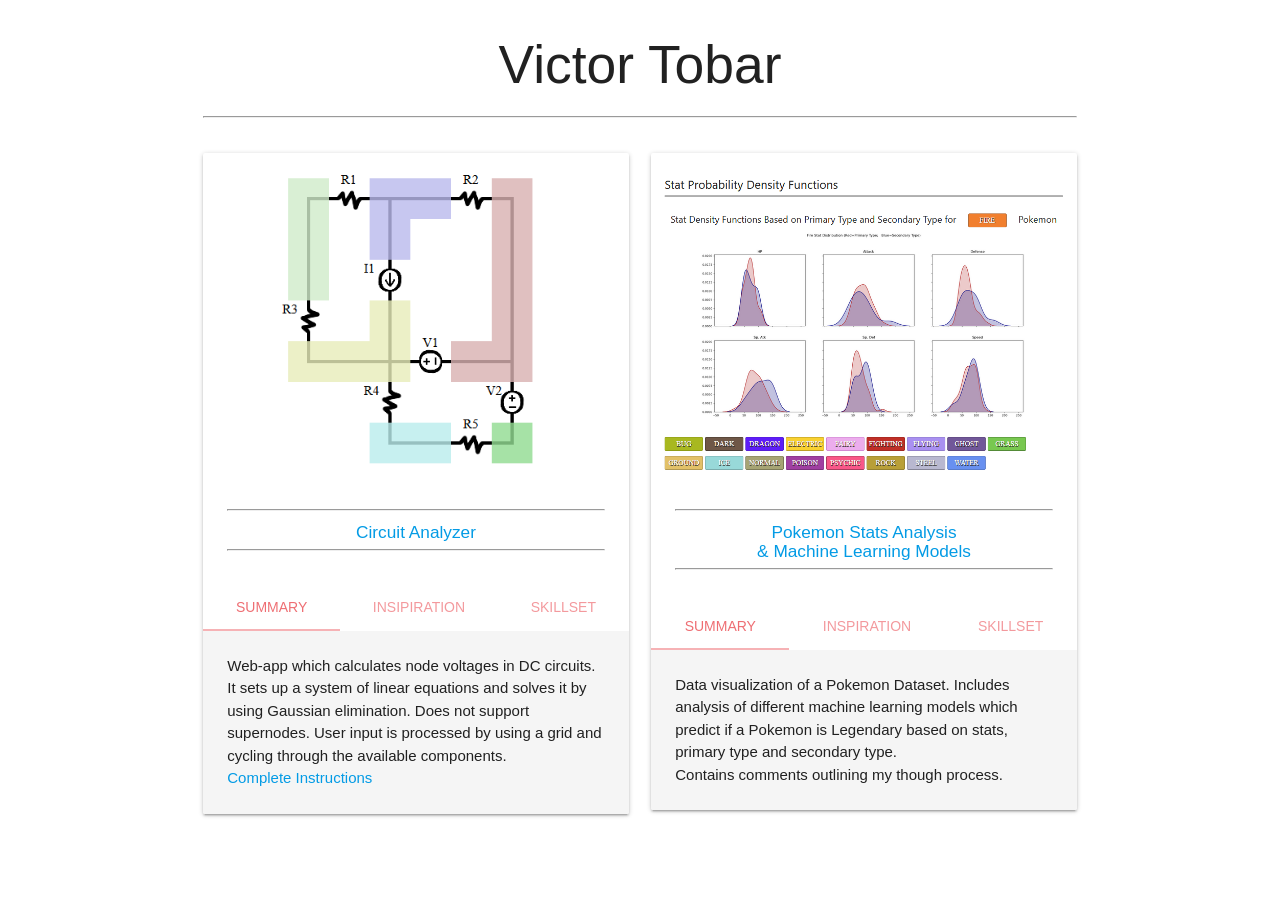
==== index.html @ 629f281e "2" ====
<!DOCTYPE html>
<html lang="en">
<head>
    <meta charset="UTF-8">
    <meta name="viewport" content="width=device-width, initial-scale=1.0">
    <title>Victor Tobar</title>
    <!-- Compiled and minified CSS -->
    <link rel="stylesheet" href="https://cdnjs.cloudflare.com/ajax/libs/materialize/1.0.0/css/materialize.min.css">
    <link rel="stylesheet" href="style.css">


</head>
<body>

    <div class="container">
        <div class="row">
            <div class="col s12">
                <h2 class="center">Victor Tobar</h2>
                <hr>
            </div>
        </div>
        <div class="row">
<div class="col s6">
      <div class="card">
        <div class="card-image center-align">
          <img class="img center-align" src="img/visual_circuit.PNG">
        </div>
        <div class="card-content">
          <hr>
          <h6 class="center"><a href="#">Circuit Analyzer</a></h6>
          <hr>

          <p></p>
        </div>
        <div class="card-tabs">
          <ul class="tabs tabs-fixed-width">
            <li class="tab"><a class="active" href="#ca1">Summary</a></li>
            <li class="tab"><a href="#ca2">Insipiration</a></li>
            <li class="tab"><a href="#ca3">Skillset</a></li>
          </ul>
        </div>
        <div class="card-content grey lighten-4">
          <div id="ca1">Web-app which calculates node voltages in DC circuits. It sets up a system of linear equations and solves it by using Gaussian elimination. Does not support supernodes. User input is processed by using a grid and cycling through the available components. <br>
          <a href="#modal1" class="modal-trigger">Complete Instructions</a></div>
          <div id="ca2">I took a class on circuits and realized that the practice problems were very procedural. I wanted to practice JavaScript so I decided to code a webapp capable of correcting my homework.</div>
          <div id="ca3">
            <ul>
              <li>- JavaScript</li>
              <li>- CSS</li>
            </ul>
          </div>
        </div>
        </div>
      </div>

      <div class="col s6">
        <div class="card">
          <div class="card-image center-align">
            <img class="img center-align" src="img/pokemon.PNG" style="padding-top: 1.5rem;">
          </div>
          <div class="card-content">
            <hr>
            <h6 class="center"><a href="#">Pokemon Stats Analysis<br>& Machine Learning Models</a></h6>
            <hr>
            <p></p>
          </div>
          <div class="card-tabs">
            <ul class="tabs tabs-fixed-width">
              <li class="tab"><a class="active" href="#p1">Summary</a></li>
              <li class="tab"><a href="#p2">Inspiration</a></li>
              <li class="tab"><a href="#p3">Skillset</a></li>
            </ul>
          </div>
          <div class="card-content grey lighten-4">
            <div id="p1">Data visualization of a Pokemon Dataset. Includes analysis of different machine learning models which predict if a Pokemon is Legendary based on stats, primary type and secondary type.<br> Contains comments outlining my though process.</div>
            <div id="p2">I wanted to try some data visualization with seaborn. Also, I read a textbook on machine learning with sklearn and wanted to try out what I learned.</div>
            <div id="p3">
             
              <ul>
                <li><u>Python Libraries</u></li>
                <li>- Seaborn</li>
                <li>- Sklearn</li>
              </ul>
            </div>
          </div>
          </div>
        </div>

    </div>



    <div id="modal1" class="modal">
      <div class="modal-content">
        <h6>Circuit Analyzer Instructions</h6>
            1. Wires are represented by dots, Resistors by R, Current Sources by I, Voltage Sources by V, and Ground by G.<br>
            2. Click on the tiles of the grid to cycle through the available components. Right-click to clear.<br>
            3. Every component other than wires must have exactly two connections, and they cannot be in corners.<br>
            4. There must be exactly one Ground node, and it must be adjacent to <u>all</u> Voltage Sources. (No supernodes)<br>
            5. After generating the circuit, give a numerical value to every input field generated.<br>
            6. The direction of Current/Voltage Sources are predetermined. Enter a negative value if you want to inverse the direction.<br><br>
            <u>Examples</u>
            <div>Valid<br>
              <img class="circuit-examples" src="img/valid.PNG" alt="">
            </div>
            <hr>
            <div class="invalid-examples">
              Invalid (Voltage Source in corner)<br>
              <img class="circuit-examples" src="img/invalid1.PNG" alt=""><br>
              <hr>
              Invalid (Ground is not adjacent to all voltage sources)<br>
              <img class="circuit-examples" src="img/invalid2.PNG" alt="">
            </div>
          </p>
      </div>
    </div>

    
        </div>
    </div>


    <!-- Compiled and minified JavaScript -->
    <script src="https://cdnjs.cloudflare.com/ajax/libs/materialize/1.0.0/js/materialize.min.js"></script>
    <script src="app.js"></script>
</body>
</html>
---- style.css ----
.img{
    max-height: 325px;
    width: auto !important;
}
.card-image{
    display: flex;
    justify-content: center;
}
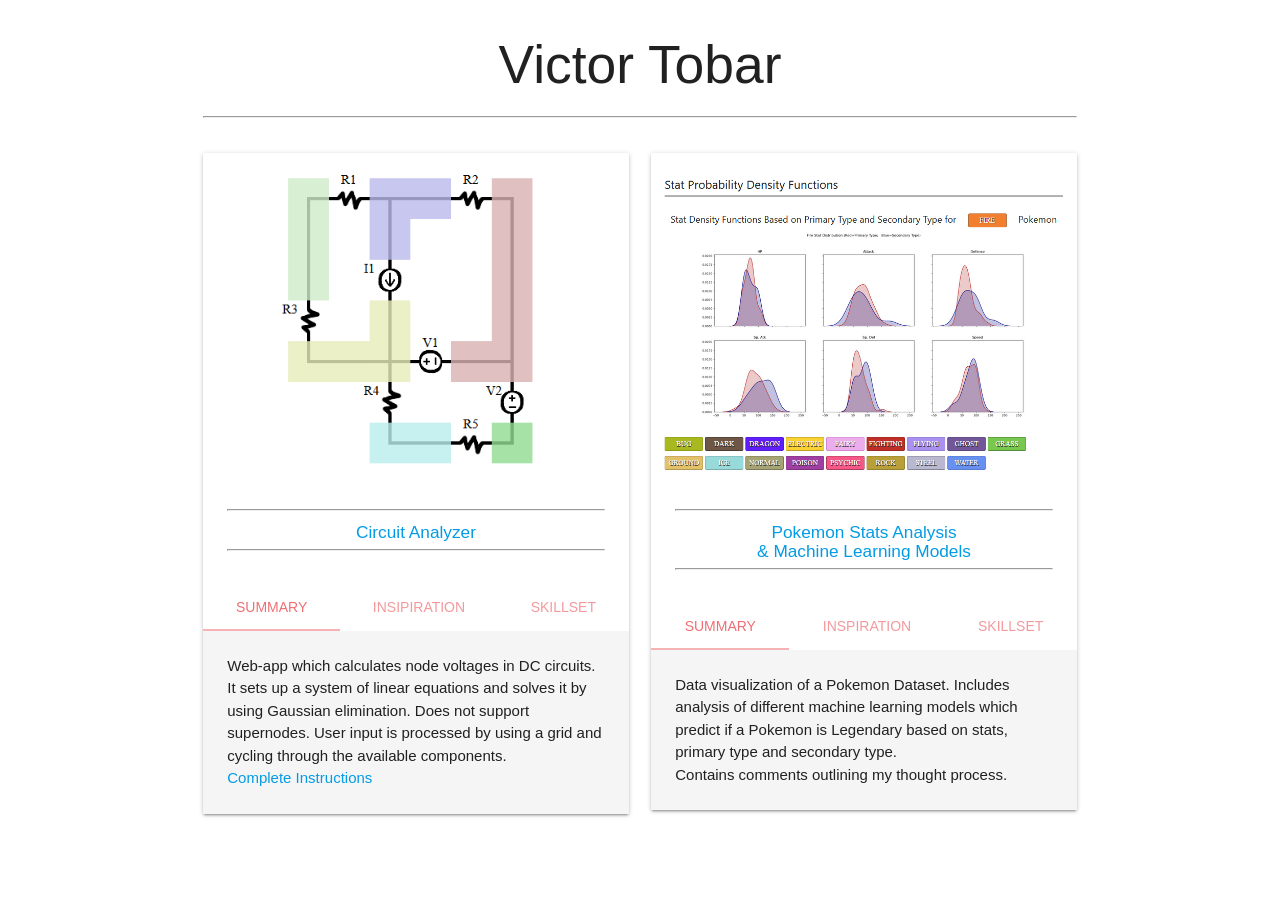
==== commit feb6e712: "Update index.html" ====
--- a/index.html
+++ b/index.html
@@ -27,7 +27,7 @@
         </div>
         <div class="card-content">
           <hr>
-          <h6 class="center"><a href="#">Circuit Analyzer</a></h6>
+          <h6 class="center"><a href="/Circuit-Analyzer">Circuit Analyzer</a></h6>
           <hr>
 
           <p></p>
@@ -60,7 +60,7 @@
           </div>
           <div class="card-content">
             <hr>
-            <h6 class="center"><a href="#">Pokemon Stats Analysis<br>& Machine Learning Models</a></h6>
+            <h6 class="center"><a href="/pokemon_viz">Pokemon Stats Analysis<br>& Machine Learning Models</a></h6>
             <hr>
             <p></p>
           </div>
@@ -72,7 +72,7 @@
             </ul>
           </div>
           <div class="card-content grey lighten-4">
-            <div id="p1">Data visualization of a Pokemon Dataset. Includes analysis of different machine learning models which predict if a Pokemon is Legendary based on stats, primary type and secondary type.<br> Contains comments outlining my though process.</div>
+            <div id="p1">Data visualization of a Pokemon Dataset. Includes analysis of different machine learning models which predict if a Pokemon is Legendary based on stats, primary type and secondary type.<br> Contains comments outlining my thought process.</div>
             <div id="p2">I wanted to try some data visualization with seaborn. Also, I read a textbook on machine learning with sklearn and wanted to try out what I learned.</div>
             <div id="p3">
              
@@ -124,4 +124,4 @@
     <script src="https://cdnjs.cloudflare.com/ajax/libs/materialize/1.0.0/js/materialize.min.js"></script>
     <script src="app.js"></script>
 </body>
-</html>+</html>
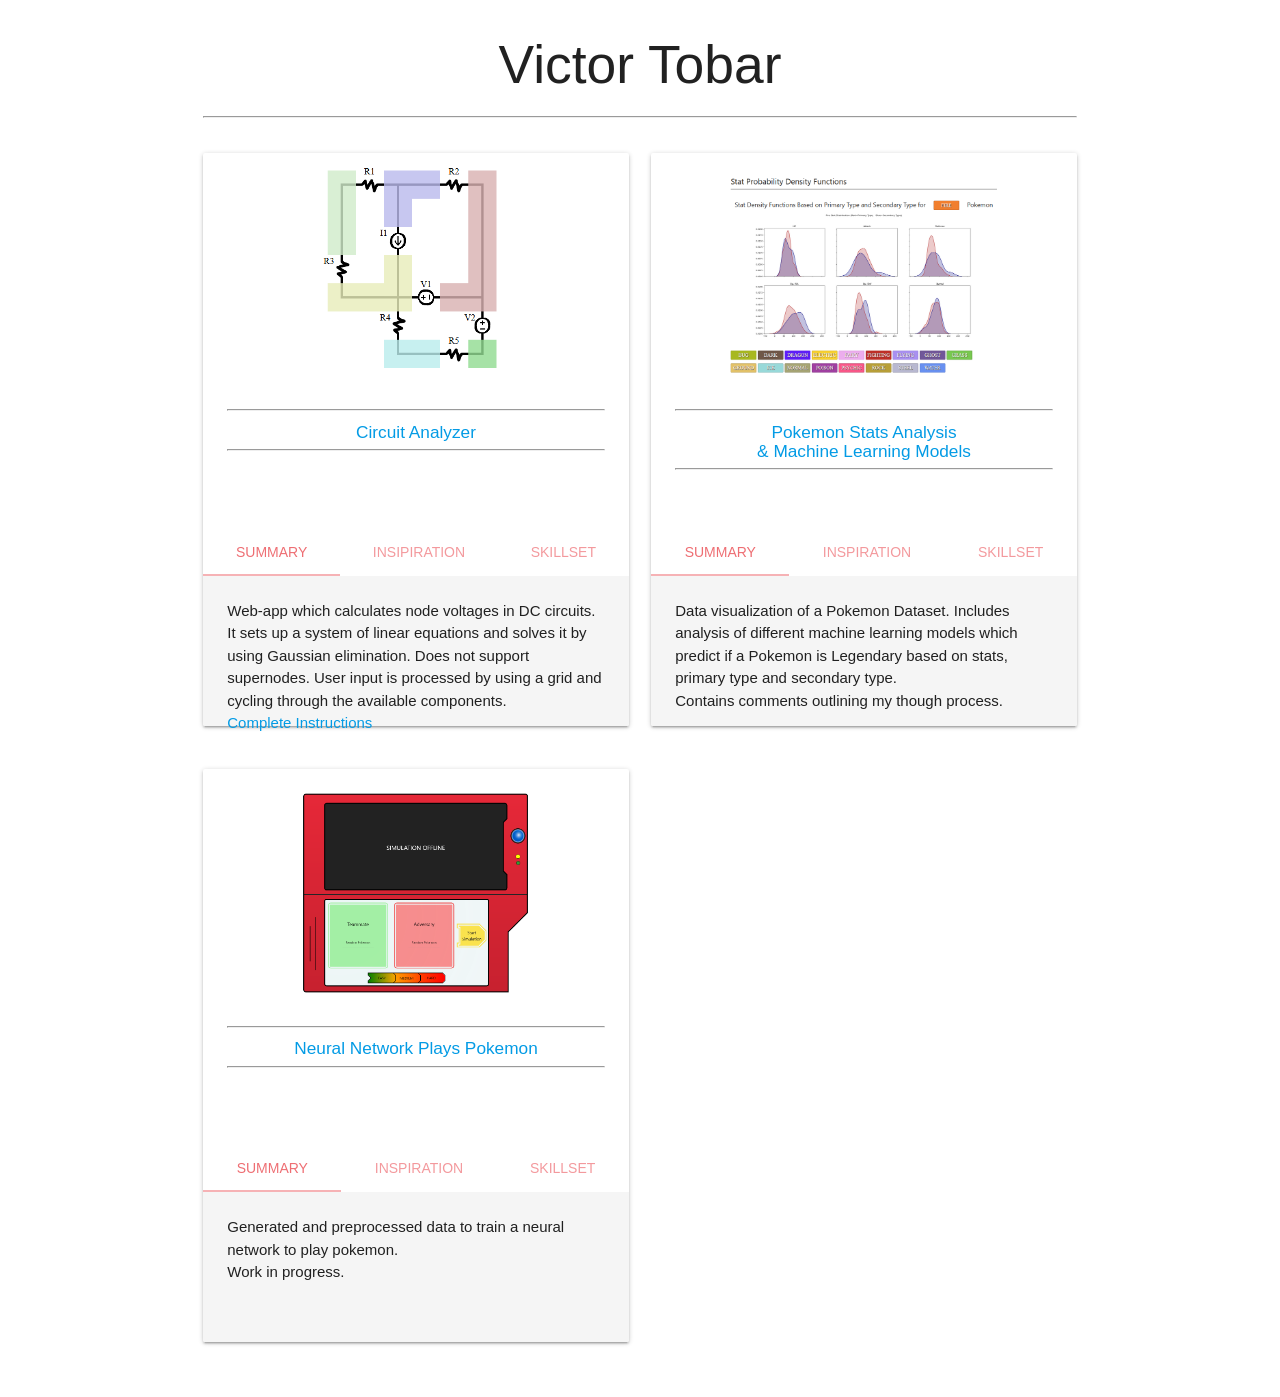
==== commit 45ba7722: "added neural network" ====
--- a/index.html
+++ b/index.html
@@ -20,7 +20,7 @@
             </div>
         </div>
         <div class="row">
-<div class="col s6">
+<div class="col s12 m6">
       <div class="card">
         <div class="card-image center-align">
           <img class="img center-align" src="img/visual_circuit.PNG">
@@ -44,23 +44,26 @@
           <a href="#modal1" class="modal-trigger">Complete Instructions</a></div>
           <div id="ca2">I took a class on circuits and realized that the practice problems were very procedural. I wanted to practice JavaScript so I decided to code a webapp capable of correcting my homework.</div>
           <div id="ca3">
-            <ul>
-              <li>- JavaScript</li>
-              <li>- CSS</li>
-            </ul>
+            <div class="skillset-container">
+              <ul>
+                <li><u>Front-End</u></li>
+                <li>- JavaScript</li>
+                <li>- CSS</li>
+              </ul>
+            </div>
           </div>
         </div>
         </div>
       </div>
 
-      <div class="col s6">
+      <div class="col s12 m6">
         <div class="card">
           <div class="card-image center-align">
             <img class="img center-align" src="img/pokemon.PNG" style="padding-top: 1.5rem;">
           </div>
           <div class="card-content">
             <hr>
-            <h6 class="center"><a href="/pokemon_viz">Pokemon Stats Analysis<br>& Machine Learning Models</a></h6>
+            <h6 class="center"><a href="#">Pokemon Stats Analysis<br>& Machine Learning Models</a></h6>
             <hr>
             <p></p>
           </div>
@@ -72,18 +75,68 @@
             </ul>
           </div>
           <div class="card-content grey lighten-4">
-            <div id="p1">Data visualization of a Pokemon Dataset. Includes analysis of different machine learning models which predict if a Pokemon is Legendary based on stats, primary type and secondary type.<br> Contains comments outlining my thought process.</div>
+            <div id="p1">Data visualization of a Pokemon Dataset. Includes analysis of different machine learning models which predict if a Pokemon is Legendary based on stats, primary type and secondary type.<br> Contains comments outlining my though process.</div>
             <div id="p2">I wanted to try some data visualization with seaborn. Also, I read a textbook on machine learning with sklearn and wanted to try out what I learned.</div>
             <div id="p3">
-             
-              <ul>
-                <li><u>Python Libraries</u></li>
-                <li>- Seaborn</li>
-                <li>- Sklearn</li>
-              </ul>
+              <div class="skillset-container">
+                <ul>
+                  <li><u>Front-End</u></li>
+                  <li>- Materialize</li>
+                </ul>
+                <ul>
+                  <li><u>Back-End (Python)</u></li>
+                  <li>- Pandas</li>
+                  <li>- Seaborn</li>
+                  <li>- Sklearn</li>
+                </ul>
+              </div>
             </div>
           </div>
           </div>
+        </div>
+        <div class="row">
+          <div class="col s12"></div>
+        </div>
+        <div class="row">
+          <div class="col s12 m6">
+            <div class="card">
+              <div class="card-image center-align">
+                <img class="img center-align" src="img/neural_network_img.PNG" style="padding-top: 1.5rem;">
+              </div>
+              <div class="card-content">
+                <hr>
+                <h6 class="center"><a href="http://mkb1.pythonanywhere.com/">Neural Network Plays Pokemon</a></h6>
+                <hr>
+                <p></p>
+              </div>
+              <div class="card-tabs">
+                <ul class="tabs tabs-fixed-width">
+                  <li class="tab"><a class="active" href="#n1">Summary</a></li>
+                  <li class="tab"><a href="#n2">Inspiration</a></li>
+                  <li class="tab"><a href="#n3">Skillset</a></li>
+                </ul>
+              </div>
+              <div class="card-content grey lighten-4">
+                <div id="n1">Generated and preprocessed data to train a neural network to play pokemon.<br>Work in progress.</div>
+                <div id="n2">I wanted to see if I knew enough about machine learning to do something a little more complex.</div>
+                <div id="n3">
+                  <div class="skillset-container">
+                    <ul>
+                      <li><u>Front-End</u></li>
+                      <li>- JavaScript</li>
+                      <li>- Jinja2</li>
+                    </ul>
+                    <ul>
+                      <li><u>Back-End (Python)</u></li>
+                      <li>- Flask</li>
+                      <li>- Pandas</li>
+                      <li>- Sklearn</li>
+                    </ul>
+                  </div> 
+                </div>
+              </div>
+              </div>
+            </div>
         </div>
 
     </div>
@@ -124,4 +177,4 @@
     <script src="https://cdnjs.cloudflare.com/ajax/libs/materialize/1.0.0/js/materialize.min.js"></script>
     <script src="app.js"></script>
 </body>
-</html>
+</html>
--- a/style.css
+++ b/style.css
@@ -1,8 +1,23 @@
 .img{
-    max-height: 325px;
+    height: 225px;
     width: auto !important;
 }
 .card-image{
     display: flex;
     justify-content: center;
+    overflow: hidden !important;
+    height: 225px;
+}
+
+.skillset-container{
+    display: flex;
+    justify-content: space-evenly;
+}
+.skillset-container > ul{
+    margin-top: 0;
+}
+
+/* Materialize */
+.card-content{
+    height: 150px;
 }
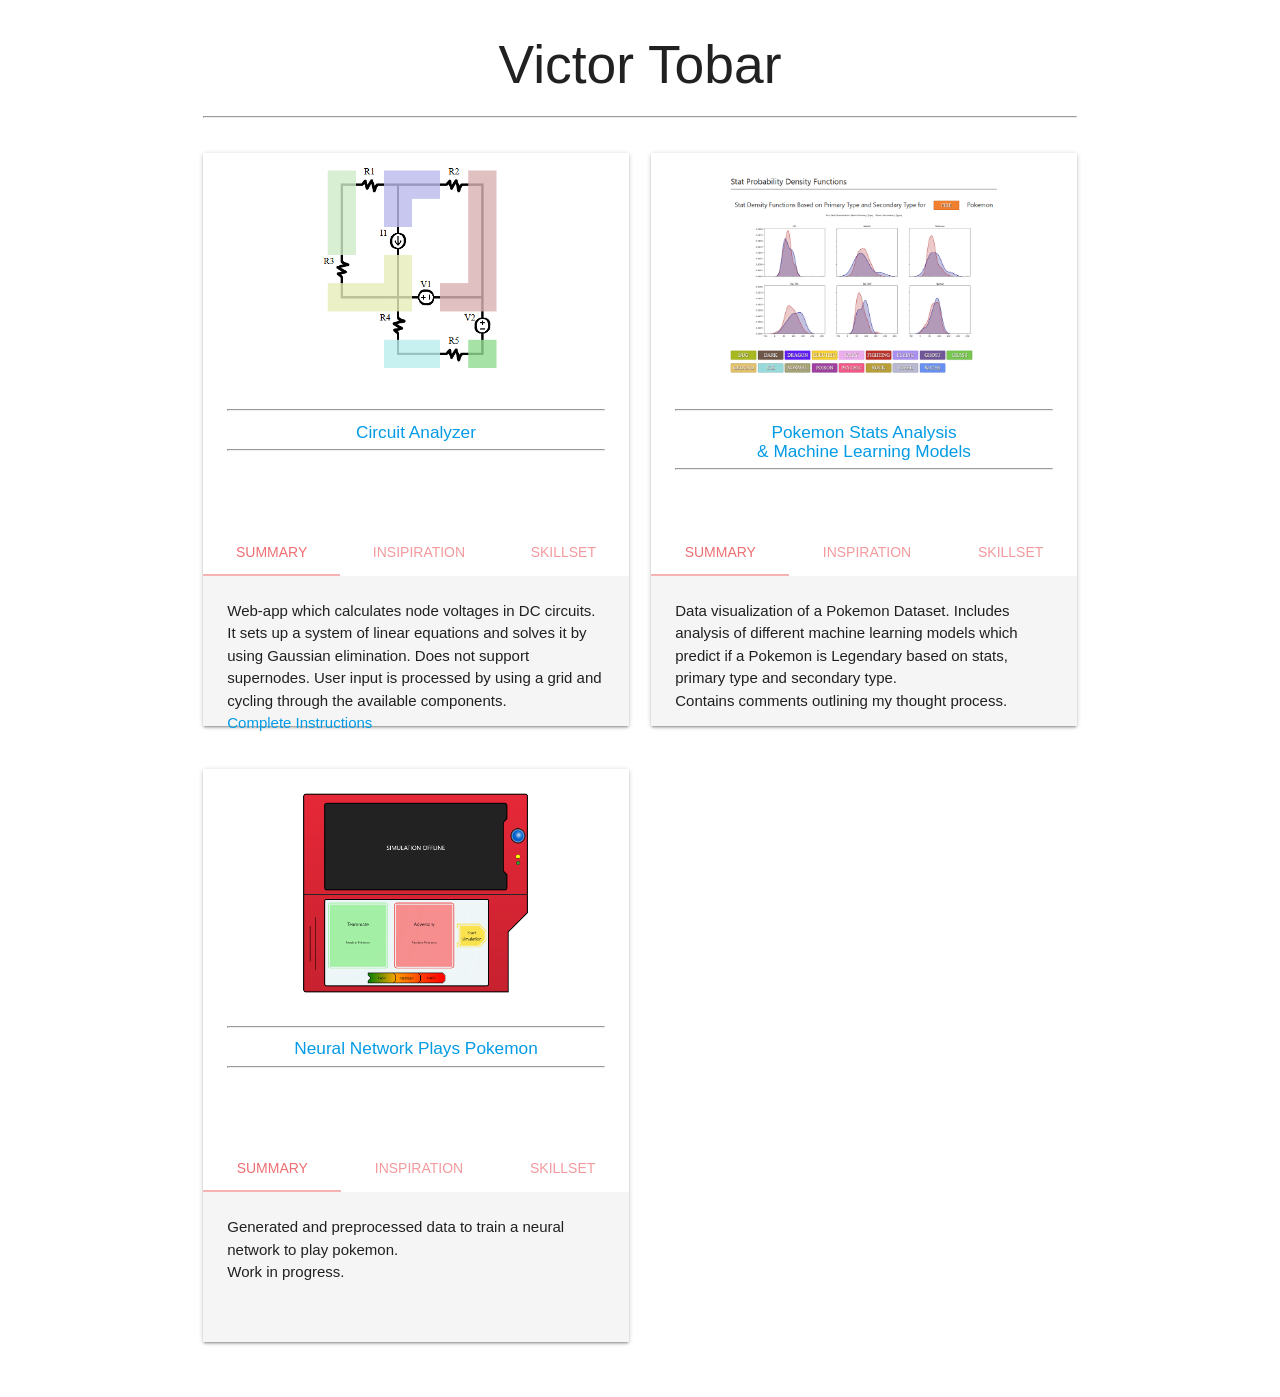
==== commit b5c160ab: "Merge branch 'master' of https://github.com/MKB-1/MKB-1.github.io" ====
--- a/index.html
+++ b/index.html
@@ -63,7 +63,7 @@
           </div>
           <div class="card-content">
             <hr>
-            <h6 class="center"><a href="#">Pokemon Stats Analysis<br>& Machine Learning Models</a></h6>
+            <h6 class="center"><a href="/pokemon_viz">Pokemon Stats Analysis<br>& Machine Learning Models</a></h6>
             <hr>
             <p></p>
           </div>
@@ -75,8 +75,8 @@
             </ul>
           </div>
           <div class="card-content grey lighten-4">
-            <div id="p1">Data visualization of a Pokemon Dataset. Includes analysis of different machine learning models which predict if a Pokemon is Legendary based on stats, primary type and secondary type.<br> Contains comments outlining my though process.</div>
-            <div id="p2">I wanted to try some data visualization with seaborn. Also, I read a textbook on machine learning with sklearn and wanted to try out what I learned.</div>
+            <div id="p1">Data visualization of a Pokemon Dataset. Includes analysis of different machine learning models which predict if a Pokemon is Legendary based on stats, primary type and secondary type.<br> Contains comments outlining my thought process.</div>
+            <div id="p2">I wanted to try some data visualization with Seaborn. Also, I read a textbook on machine learning with sklearn and wanted to try out what I learned.</div>
             <div id="p3">
               <div class="skillset-container">
                 <ul>
@@ -177,4 +177,4 @@
     <script src="https://cdnjs.cloudflare.com/ajax/libs/materialize/1.0.0/js/materialize.min.js"></script>
     <script src="app.js"></script>
 </body>
-</html>+</html>
